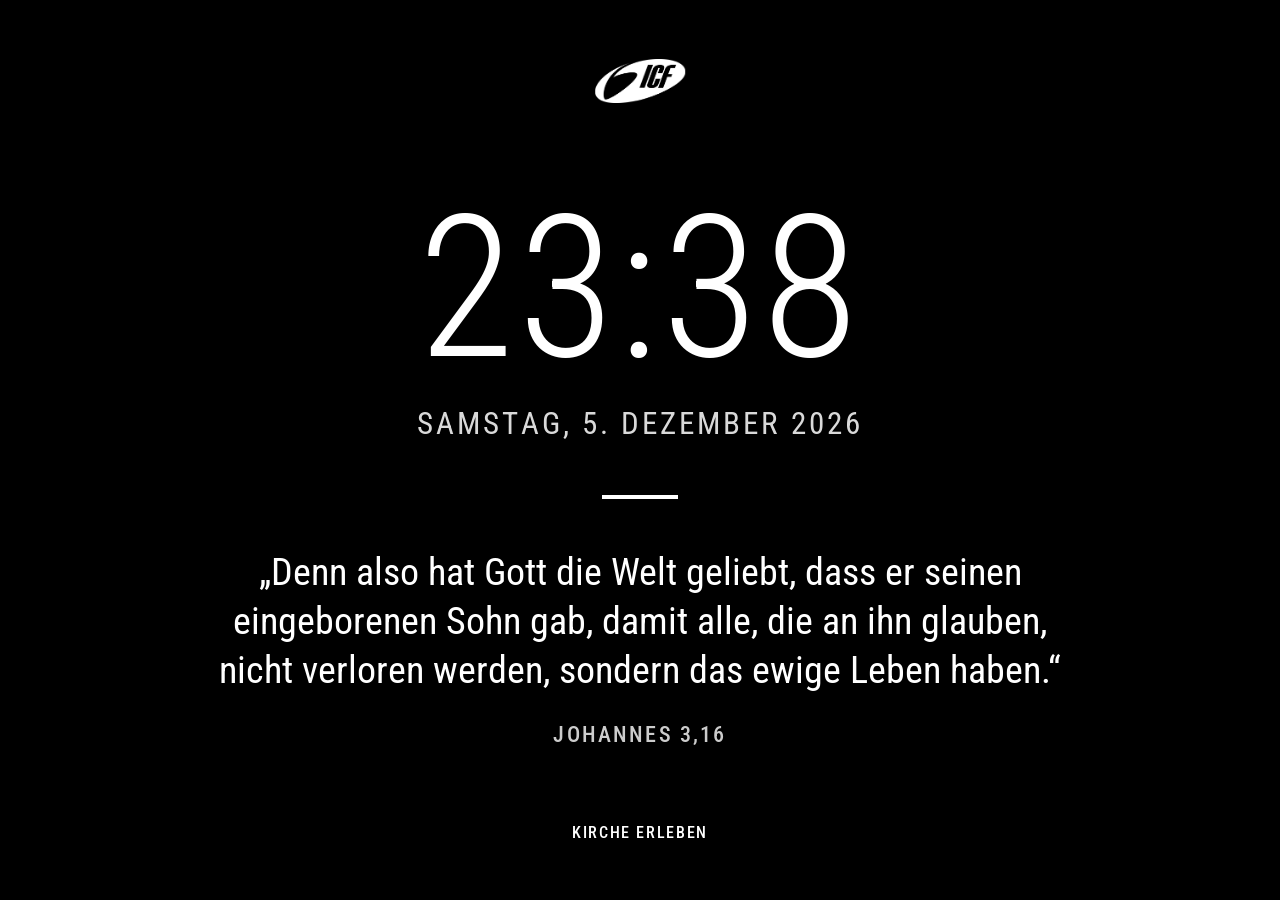
==== board/index.html @ 094c445f "feat: Stufe 1 Board (Vers, ICF-Logo, Uhr) + HDMI-CEC-Zeitplan und temporäre TV-Testbuttons" ====
<!doctype html>
<html lang="de">
<head>
<meta charset="utf-8">
<meta name="viewport" content="width=device-width, initial-scale=1">
<title>Pi-Screen Board</title>
<link rel="stylesheet" href="board.css">
</head>
<body>
  <img class="logo" src="assets/icf-logo-white.png" alt="ICF">

  <main class="stage">
    <section class="time">
      <div class="clock" id="clock">--:--</div>
      <div class="date" id="date"></div>
    </section>

    <div class="rule" aria-hidden="true"></div>

    <section class="verse">
      <p class="verse-text" id="verse-text"></p>
      <p class="verse-ref" id="verse-ref"></p>
    </section>
  </main>

  <footer class="claim">KIRCHE ERLEBEN</footer>

  <aside class="test-panel" id="test-panel" hidden>
    <span class="test-label">TEST · HDMI-CEC</span>
    <button type="button" data-tv="off">TV aus</button>
    <button type="button" data-tv="on">TV an</button>
    <span class="test-status" id="test-status"></span>
  </aside>

  <!-- board-config.js liefert nur der lokale Board-Server (scripts/board-server.py). -->
  <script src="board-config.js"></script>
  <script src="verses.js"></script>
  <script src="board.js"></script>
</body>
</html>
---- board/board.css ----
/* Pi-Screen Board · Stufe 1 · optimiert für 1920×1080, skaliert mit vw/vh */
@font-face {
  font-family: "Board Sans";
  src: url("assets/fonts/RobotoCondensed.ttf") format("truetype");
  font-weight: 100 900;
}

* { box-sizing: border-box; margin: 0; padding: 0; }

html, body {
  width: 100%;
  height: 100%;
  overflow: hidden;
  background: #000;
  color: #fff;
  font-family: "Flama Semicondensed", "Board Sans", "Roboto Condensed", "Arial Narrow", sans-serif;
  -webkit-font-smoothing: antialiased;
}

/* ICF-Logo: oben mittig, Breite 7 % der Formatbreite */
.logo {
  position: absolute;
  top: 6.5vh;
  left: 50%;
  width: 7vw;
  transform: translateX(-50%);
}

.stage {
  position: absolute;
  inset: 20vh 10vw 16vh;
  display: flex;
  flex-direction: column;
  align-items: center;
  justify-content: center;
  text-align: center;
}

.clock {
  font-size: 22vh;
  font-weight: 300;
  line-height: 1;
  letter-spacing: 0.02em;
  font-variant-numeric: tabular-nums;
}

.date {
  margin-top: 2.2vh;
  font-size: 3.4vh;
  font-weight: 400;
  letter-spacing: 0.1em;
  text-transform: uppercase;
  opacity: 0.85;
}

.rule {
  width: 6vw;
  height: 0.35vh;
  margin: 6vh 0 5.5vh;
  background: #fff;
}

.verse { max-width: 72vw; }

.verse-text {
  font-size: 5.4vh;
  font-weight: 400;
  line-height: 1.3;
  text-wrap: balance;
}
.verse-text.medium { font-size: 4.8vh; }
.verse-text.long   { font-size: 4.2vh; }

.verse-ref {
  margin-top: 3vh;
  font-size: 2.4vh;
  font-weight: 500;
  letter-spacing: 0.1em;
  text-transform: uppercase;
  opacity: 0.8;
}

/* Claim: unten mittig, gleicher Randabstand wie das Logo */
.claim {
  position: absolute;
  bottom: 6.5vh;
  left: 0;
  right: 0;
  text-align: center;
  font-size: 1.8vh;
  font-weight: 500;
  letter-spacing: 0.1em;
}

/* Temporäre Testbuttons (SHOW_TEST_BUTTONS) */
.test-panel {
  position: absolute;
  right: 2vw;
  bottom: 2.5vh;
  display: flex;
  align-items: center;
  gap: 0.8vw;
  padding: 0.8vh 0.9vw;
  border: 1px dashed rgba(255, 255, 255, 0.35);
  border-radius: 0.6vh;
  font-size: 1.5vh;
  cursor: default;
}
.test-panel[hidden] { display: none; }
.test-label { letter-spacing: 0.1em; opacity: 0.6; }
.test-panel button {
  font: inherit;
  color: #fff;
  background: transparent;
  border: 1px solid rgba(255, 255, 255, 0.5);
  border-radius: 0.4vh;
  padding: 0.5vh 0.9vw;
  cursor: pointer;
}
.test-panel button:focus,
.test-panel button:hover { background: rgba(255, 255, 255, 0.15); outline: none; }
.test-status { min-width: 0; opacity: 0.7; }
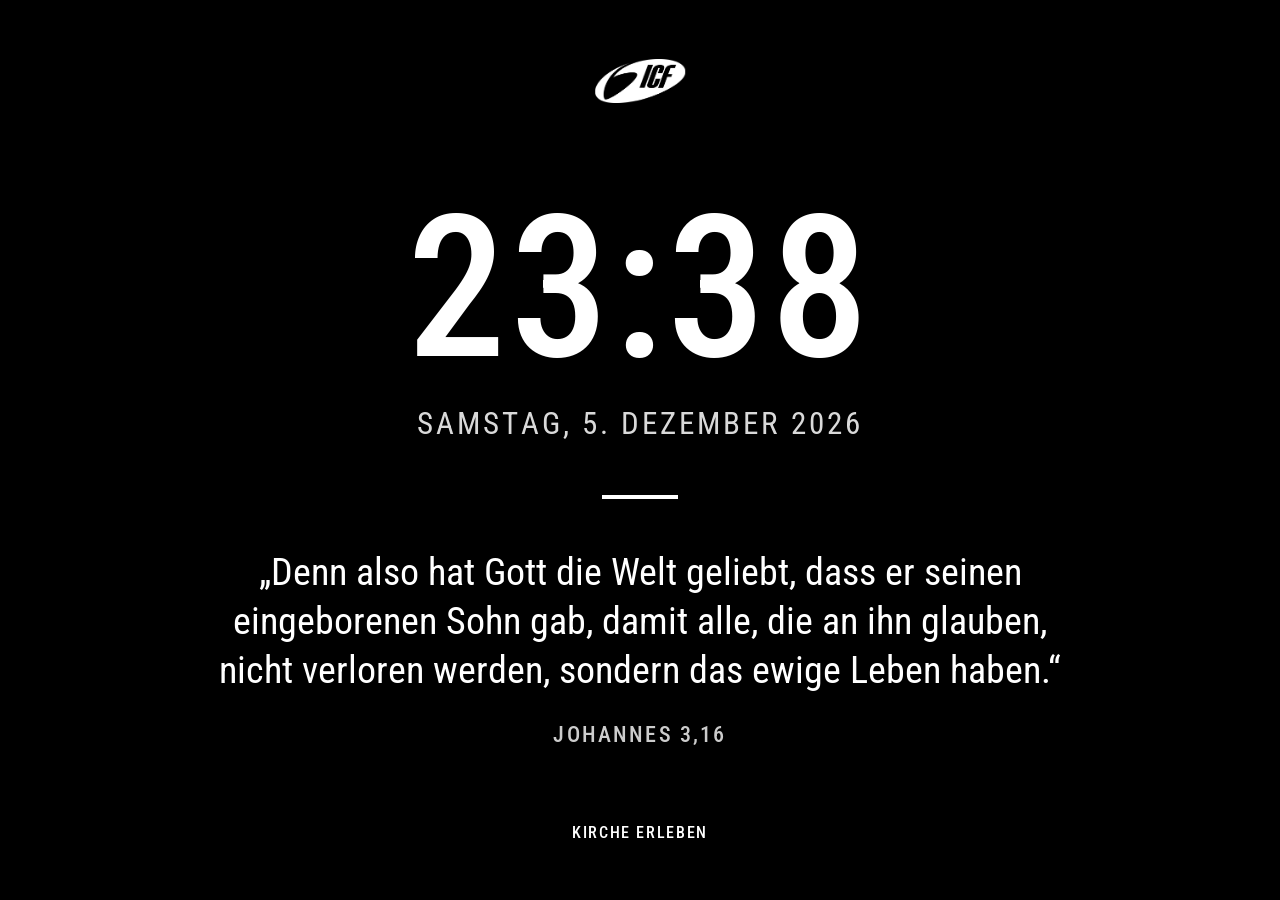
==== commit bd756f7f: "feat: TV-Testbuttons entfernt, CEC-Zeitplan Mo–Fr 07:30 an / 20:17 aus" ====
--- a/board/index.html
+++ b/board/index.html
@@ -1,12 +1,14 @@
 <!doctype html>
-<html lang="de">
+<html lang="de" translate="no">
 <head>
 <meta charset="utf-8">
+<meta name="google" content="notranslate">
 <meta name="viewport" content="width=device-width, initial-scale=1">
 <title>Pi-Screen Board</title>
 <link rel="stylesheet" href="board.css">
 </head>
 <body>
+<div class="view view-board is-active" id="view-board" data-view="board">
   <img class="logo" src="assets/icf-logo-white.png" alt="ICF">
 
   <main class="stage">
@@ -25,16 +27,31 @@
 
   <footer class="claim">KIRCHE ERLEBEN</footer>
 
-  <aside class="test-panel" id="test-panel" hidden>
-    <span class="test-label">TEST · HDMI-CEC</span>
-    <button type="button" data-tv="off">TV aus</button>
-    <button type="button" data-tv="on">TV an</button>
-    <span class="test-status" id="test-status"></span>
-  </aside>
+</div>
+
+<!-- Stufe 2: Canva-Diashow. Wechsel per Pfeiltaste links/rechts. -->
+<div class="view view-canva" id="view-canva" data-view="canva" aria-hidden="true">
+  <iframe id="canva-frame" translate="no" title="Canva-Diashow" tabindex="-1"
+          allow="fullscreen; autoplay" referrerpolicy="strict-origin-when-cross-origin"></iframe>
+  <!-- Fängt Maus/Touch ab, damit das iframe nie den Tastaturfokus bekommt -->
+  <div class="canva-shield" id="canva-shield"></div>
+  <div class="canva-hint" id="canva-hint" hidden></div>
+</div>
+
+<!-- Looker-Studio-Bericht. Zwei iframes: die nächste Seite lädt verdeckt. -->
+<div class="view view-looker" id="view-looker" data-view="looker" aria-hidden="true">
+  <iframe id="looker-frame-a" class="looker-frame is-front" title="Looker Studio" tabindex="-1" translate="no"
+          allowfullscreen sandbox="allow-scripts allow-same-origin allow-popups"></iframe>
+  <iframe id="looker-frame-b" class="looker-frame" title="Looker Studio" tabindex="-1" translate="no"
+          allowfullscreen sandbox="allow-scripts allow-same-origin allow-popups"></iframe>
+  <div class="canva-shield"></div>
+  <div class="canva-hint" id="looker-hint" hidden></div>
+</div>
 
   <!-- board-config.js liefert nur der lokale Board-Server (scripts/board-server.py). -->
   <script src="board-config.js"></script>
   <script src="verses.js"></script>
   <script src="board.js"></script>
+  <script src="views.js"></script>
 </body>
 </html>
--- a/board/board.css
+++ b/board/board.css
@@ -1,4 +1,18 @@
 /* Pi-Screen Board · Stufe 1 · optimiert für 1920×1080, skaliert mit vw/vh */
+/* Flama Semicondensed: lizenziert, liegt nur auf dem Pi (~/.config/pi-screen/fonts),
+   ausgeliefert vom Board-Server unter /fonts/. Fehlt sie, greift Roboto Condensed. */
+@font-face {
+  font-family: "Flama Semicondensed";
+  src: url("/fonts/FlamaSemicondensed-Book.otf") format("opentype");
+  font-weight: 400;
+  font-display: swap;
+}
+@font-face {
+  font-family: "Flama Semicondensed";
+  src: url("/fonts/FlamaSemicondensed-Medium.otf") format("opentype");
+  font-weight: 500;
+  font-display: swap;
+}
 @font-face {
   font-family: "Board Sans";
   src: url("assets/fonts/RobotoCondensed.ttf") format("truetype");
@@ -38,7 +52,7 @@
 
 .clock {
   font-size: 22vh;
-  font-weight: 300;
+  font-weight: 500;
   line-height: 1;
   letter-spacing: 0.02em;
   font-variant-numeric: tabular-nums;
@@ -79,6 +93,11 @@
   text-transform: uppercase;
   opacity: 0.8;
 }
+.verse-version {
+  margin-left: 1.2em;
+  opacity: 0.55;
+  font-weight: 400;
+}
 
 /* Claim: unten mittig, gleicher Randabstand wie das Logo */
 .claim {
@@ -92,31 +111,58 @@
   letter-spacing: 0.1em;
 }
 
-/* Temporäre Testbuttons (SHOW_TEST_BUTTONS) */
-.test-panel {
+/* ---------- Stufe 2: Ansichten + Canva-Diashow ---------- */
+.view {
+  position: fixed;
+  inset: 0;
+  background: #000;
+  opacity: 0;
+  visibility: hidden;
+  transition: opacity 0.6s ease, visibility 0s linear 0.6s;
+}
+.view.is-active {
+  opacity: 1;
+  visibility: visible;
+  transition: opacity 0.6s ease, visibility 0s;
+}
+
+/* iframe oben/unten um --canva-crop größer als der Screen:
+   die 16:9-Folie füllt genau 100vh, Canvas Steuerleiste liegt außerhalb */
+.view-canva { --canva-crop: 10vh; overflow: hidden; }
+.view-canva iframe {
   position: absolute;
-  right: 2vw;
-  bottom: 2.5vh;
-  display: flex;
-  align-items: center;
-  gap: 0.8vw;
-  padding: 0.8vh 0.9vw;
-  border: 1px dashed rgba(255, 255, 255, 0.35);
+  left: 0;
+  top: calc(-1 * var(--canva-crop));
+  width: 100vw;
+  height: calc(100vh + 2 * var(--canva-crop));
+  border: 0;
+  pointer-events: none;
+}
+.canva-shield { position: absolute; inset: 0; }
+.canva-hint {
+  position: absolute;
+  left: 50%;
+  bottom: 4vh;
+  transform: translateX(-50%);
+  padding: 1vh 1.5vw;
+  background: rgba(0, 0, 0, 0.7);
   border-radius: 0.6vh;
-  font-size: 1.5vh;
-  cursor: default;
+  font-size: 2vh;
+  letter-spacing: 0.05em;
 }
-.test-panel[hidden] { display: none; }
-.test-label { letter-spacing: 0.1em; opacity: 0.6; }
-.test-panel button {
-  font: inherit;
-  color: #fff;
-  background: transparent;
-  border: 1px solid rgba(255, 255, 255, 0.5);
-  border-radius: 0.4vh;
-  padding: 0.5vh 0.9vw;
-  cursor: pointer;
+.canva-hint[hidden] { display: none; }
+
+/* Looker Studio: Seitennavigation links und Fußzeile unten aus dem Bild schieben */
+.view-looker { --looker-left: 60px; --looker-bottom: 34px; overflow: hidden; background: #fff; }
+.looker-frame {
+  position: absolute;
+  top: 0;
+  left: calc(-1 * var(--looker-left));
+  width: calc(100vw + var(--looker-left));
+  height: calc(100vh + var(--looker-bottom));
+  border: 0;
+  pointer-events: none;
+  opacity: 0;
+  transition: opacity 0.8s ease;
 }
-.test-panel button:focus,
-.test-panel button:hover { background: rgba(255, 255, 255, 0.15); outline: none; }
-.test-status { min-width: 0; opacity: 0.7; }
+.looker-frame.is-front { opacity: 1; }
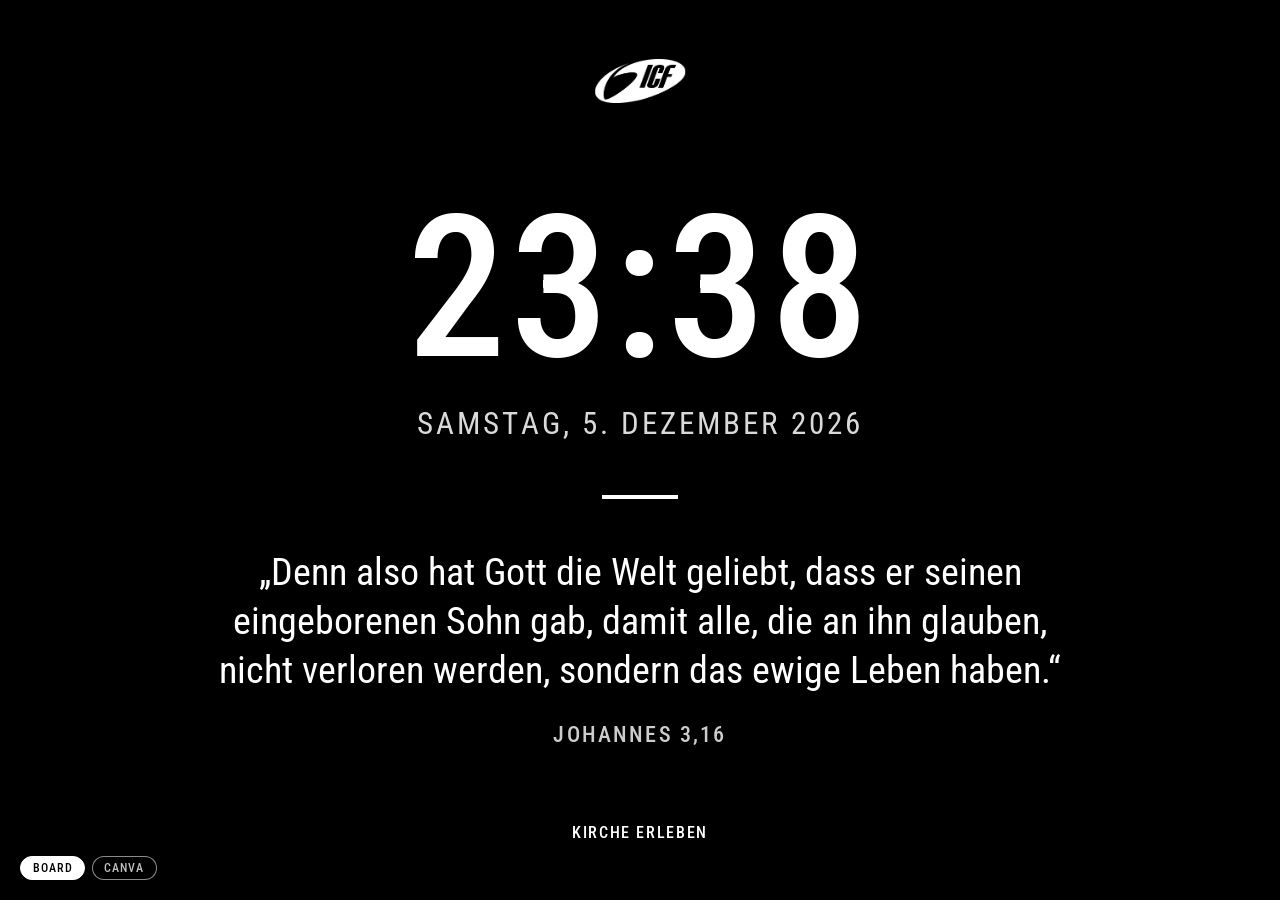
==== commit 7739a0cb: "feat: Seiten-Navigation unten links (Pills nach VIEWS, aktive Ansicht hervorgehoben)" ====
--- a/board/index.html
+++ b/board/index.html
@@ -48,6 +48,9 @@
   <div class="canva-hint" id="looker-hint" hidden></div>
 </div>
 
+<!-- Seiten-Navigation unten links, über allen Ansichten (füllt views.js) -->
+<nav class="view-nav" id="view-nav" aria-label="Ansichten"></nav>
+
   <!-- board-config.js liefert nur der lokale Board-Server (scripts/board-server.py). -->
   <script src="board-config.js"></script>
   <script src="verses.js"></script>
--- a/board/board.css
+++ b/board/board.css
@@ -166,3 +166,33 @@
   transition: opacity 0.8s ease;
 }
 .looker-frame.is-front { opacity: 1; }
+
+/* Seiten-Navigation: kleine Pills unten links, auf allen Ansichten (auch über Canva/Looker) */
+.view-nav {
+  position: fixed;
+  left: 1.6vw;
+  bottom: 2.2vh;
+  z-index: 10;
+  display: flex;
+  gap: 0.5vw;
+  pointer-events: none;
+  font-size: 1.35vh;
+  font-weight: 500;
+  letter-spacing: 0.08em;
+  text-transform: uppercase;
+}
+.view-nav[hidden] { display: none; }
+.view-pill {
+  padding: 0.45vh 0.9vw 0.35vh;
+  border: 1px solid rgba(255, 255, 255, 0.55);
+  border-radius: 999px;
+  background: rgba(0, 0, 0, 0.55);
+  color: rgba(255, 255, 255, 0.75);
+  line-height: 1.2;
+  transition: background 0.4s ease, color 0.4s ease;
+}
+.view-pill.is-active {
+  background: #fff;
+  border-color: #fff;
+  color: #000;
+}
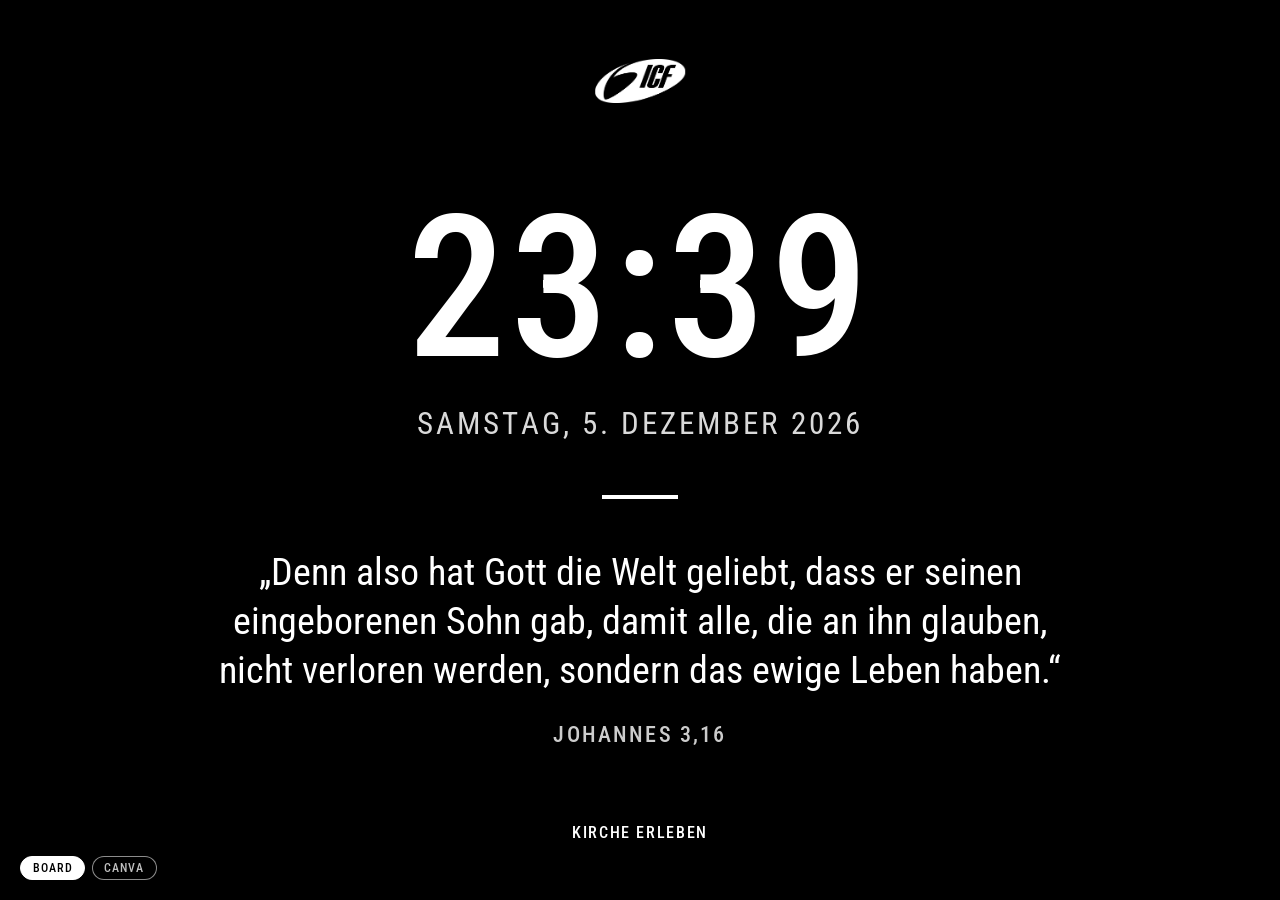
==== commit dd87d91e: "feat: vierte Ansicht Notion (Volunteer Aufgaben, öffentliche Embed-Ansicht, Neuladen alle 5 min)" ====
--- a/board/index.html
+++ b/board/index.html
@@ -48,6 +48,16 @@
   <div class="canva-hint" id="looker-hint" hidden></div>
 </div>
 
+<!-- Notion-Datenbank (öffentliche Embed-Ansicht). Zwei iframes: Neuladen läuft verdeckt. -->
+<div class="view view-notion" id="view-notion" data-view="notion" aria-hidden="true">
+  <iframe id="notion-frame-a" class="notion-frame is-front" title="Notion" tabindex="-1" translate="no"
+          referrerpolicy="strict-origin-when-cross-origin"></iframe>
+  <iframe id="notion-frame-b" class="notion-frame" title="Notion" tabindex="-1" translate="no"
+          referrerpolicy="strict-origin-when-cross-origin"></iframe>
+  <div class="canva-shield"></div>
+  <div class="canva-hint" id="notion-hint" hidden></div>
+</div>
+
 <!-- Seiten-Navigation unten links, über allen Ansichten (füllt views.js) -->
 <nav class="view-nav" id="view-nav" aria-label="Ansichten"></nav>
 
--- a/board/board.css
+++ b/board/board.css
@@ -166,6 +166,23 @@
   transition: opacity 0.8s ease;
 }
 .looker-frame.is-front { opacity: 1; }
+
+/* Notion: Topbar oben („Get Notion free“) aus dem Bild schieben, optional verkleinern (NOTION_ZOOM) */
+.view-notion { --notion-top: 46px; --notion-zoom: 1; overflow: hidden; background: #fff; }
+.notion-frame {
+  position: absolute;
+  top: calc(-1 * var(--notion-top) * var(--notion-zoom));
+  left: 0;
+  width: calc(100vw / var(--notion-zoom));
+  height: calc((100vh + var(--notion-top) * var(--notion-zoom)) / var(--notion-zoom));
+  border: 0;
+  transform: scale(var(--notion-zoom));
+  transform-origin: 0 0;
+  pointer-events: none;
+  z-index: 0;
+}
+/* Kein opacity: 0 – Chromium drosselt sonst unsichtbare iframes und Notion rendert nicht alle Spalten */
+.notion-frame.is-front { z-index: 1; }
 
 /* Seiten-Navigation: kleine Pills unten links, auf allen Ansichten (auch über Canva/Looker) */
 .view-nav {
@@ -195,4 +212,5 @@
   background: #fff;
   border-color: #fff;
   color: #000;
-}
+  box-shadow: 0 0 0 1px rgba(0, 0, 0, 0.55);   /* bleibt auch auf weißen Seiten (Notion, Looker) sichtbar */
+}
